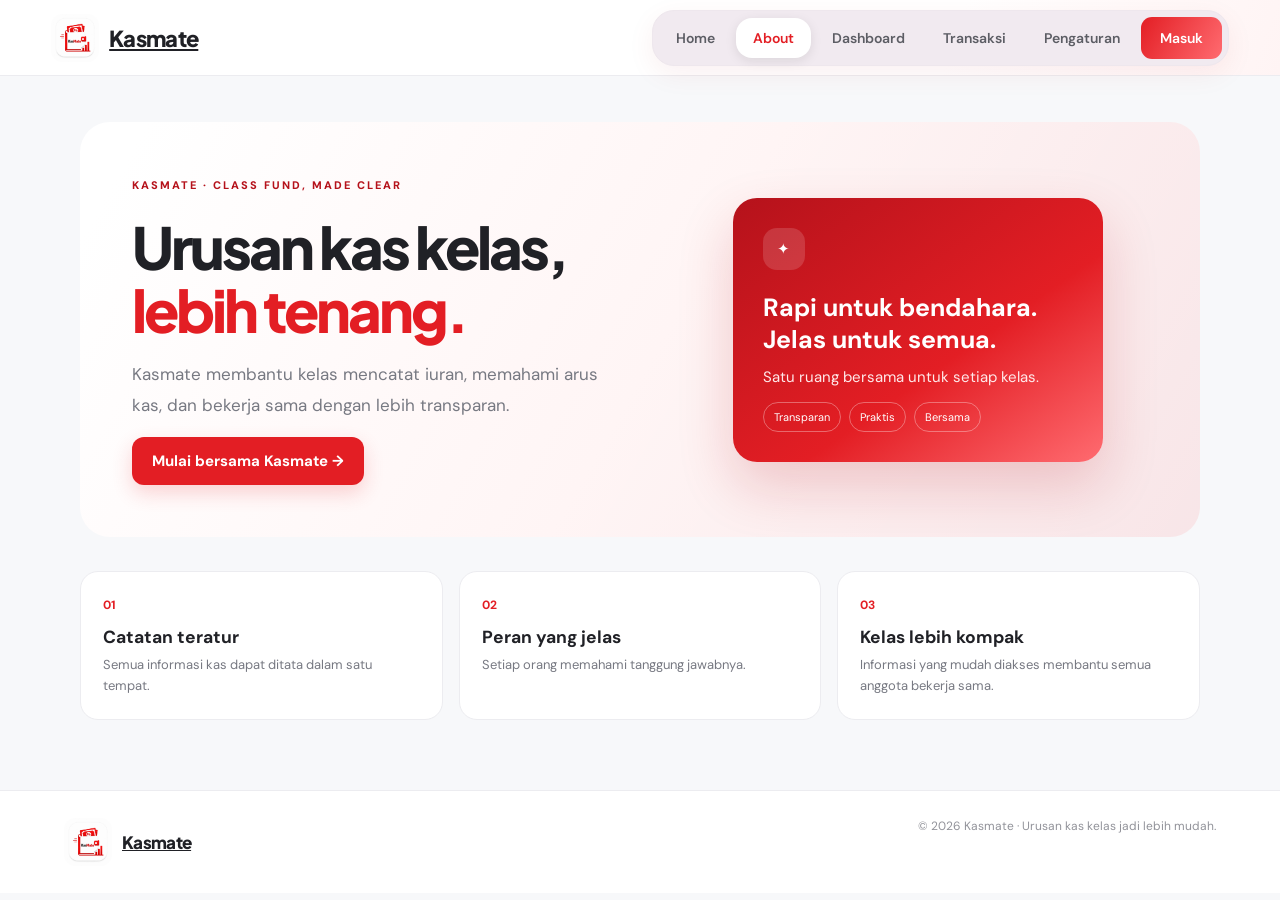
==== about.html @ e4205a3d "steven josjis" ====
<!doctype html>
<html lang="id">
<head>
<meta charset="utf-8">
<meta name="viewport" content="width=device-width,initial-scale=1">
<meta name="theme-color" content="#E31E24">
<title>Kasmate — Kas kelas, lebih tertata</title>
<link rel="stylesheet" href="./css/style.css">
</head>
<body>
<div class="shell">
<header class="topbar">
            <a class="brand" href="index.html">
<img class="brand-image" src="./assets/kasmate-logo.png"
                    alt="Logo Kasmate">Kasmate</a>
<button class="mobile-menu"
                onclick="document.querySelector('.nav').classList.toggle('open')">☰</button>
            <nav class="nav" id="nav">
<a data-page="home"  href="index.html">Home</a>
<a
                    data-page="about" href="about.html">About</a>
<a data-page="dashboard"
                    href="dashboard.html">Dashboard</a>
<a data-page="transactions" href="transactions.html">Transaksi</a>
<a data-page="settings"
                    href="settings.html">Settings</a>
<button class="nav-cta" id="accountBtn"
                    onclick="accountAction()">Masuk</button>
</nav>
        </header>
<main>
<section class="page active" id="about">
                <div class="about-hero">
                    <div class="about-copy">
<span class="about-kicker">KASMATE · CLASS FUND, MADE CLEAR</span>
                        <h1>Urusan kas kelas,<br>
<em>lebih tenang.</em>
</h1>
                        <p>Kasmate membantu kelas mencatat iuran, memahami arus kas, dan bekerja sama dengan lebih
                            transparan.</p>
<button class="primary" onclick="go('register')">Mulai bersama Kasmate
                            <span>→</span>
</button>
                    </div>
                    <div class="about-visual">
                        <div class="about-orbit">
</div>
                        <div class="about-feature">
<span class="about-feature-icon">✦</span>
                            <h2>Rapi untuk bendahara.<br>Jelas untuk semua.</h2>
                            <p>Satu ruang bersama untuk setiap kelas.</p>
                            <div class="about-tags">
<span>Transparan</span>
<span>Praktis</span>
<span>Bersama</span>
                            </div>
                        </div>
                    </div>
                </div>
                <div class="about-values">
                    <article>
<b>01</b>
                        <h3>Catatan teratur</h3>
                        <p>Semua informasi kas dapat ditata dalam satu tempat.</p>
                    </article>
                    <article>
<b>02</b>
                        <h3>Peran yang jelas</h3>
                        <p>Setiap orang memahami tanggung jawabnya.</p>
                    </article>
                    <article>
<b>03</b>
                        <h3>Kelas lebih kompak</h3>
                        <p>Informasi yang mudah diakses membantu semua anggota bekerja sama.</p>
                    </article>
                </div>
            </section>
</main>
<footer class="footer">
            <a class="brand" href="index.html">
<img class="brand-image" src="./assets/kasmate-logo.png"
                    alt="Logo Kasmate">Kasmate</a>
<span>© 2026 Kasmate · Urusan kas kelas jadi lebih mudah.</span>
        </footer>
</div>
<div class="modal-back" id="modalBack" onclick="if(event.target===this)closeModal()">
<div class="modal">
<h2>Daftarkan kelas</h2>
<p>Buat ruang baru untuk mengelola kas kelas.</p>
<div class="field">
<label>Nama kelas</label>
<input id="newClassName" placeholder="Contoh: XI PPLG 2">
</div>
<div class="field">
<label>Nama sekolah</label>
<input id="newSchool" placeholder="Contoh: SMK Telkom Bandung">
</div>
<div class="field">
<label>Tahun ajaran</label>
<select id="newYear">
<option>2026/2027</option>
<option>2025/2026</option>
</select>
</div>
<div class="modal-actions">
<button class="secondary" onclick="closeModal()">Batal</button>
<button class="primary" onclick="addClass()">Buat kelas</button>
</div>
</div>
</div>
<div class="toast" id="toast">
</div>
<script src="./js/app.js">
</script>
</body>
</html>
---- css/style.css ----
@import url('https://fonts.googleapis.com/css2?family=DM+Sans:wght@400;500;600;700;800&family=Plus+Jakarta+Sans:wght@500;600;700;800&display=swap');

    :root {
        --red: #E31E24;
        --red-dark: #B5121B;
        --ink: #202126;
        --muted: #777982;
        --line: #ececf0;
        --soft: #FFF0F1;
        --bg: #F7F8FA;
        --green: #168A62;
        --shadow: 0 20px 60px #20212612;
    }

    * {
        box-sizing: border-box;
    }

    body {
        margin: 0;
        background: var(--bg);
        color: var(--ink);
        font: 15px 'DM Sans', sans-serif;
    }

    button,
    input,
    select {
        font: inherit;
    }

    button {
        cursor: pointer;
    }

    .shell {
        min-height: 100vh;
    }

    .topbar {
        height: 76px;
        padding: 0 max(5vw, 24px);
        display: flex;
        align-items: center;
        justify-content: space-between;
        background: #fff;
        border-bottom: 1px solid var(--line);
        position: sticky;
        top: 0;
        z-index: 5;
    }

    .brand {
        display: flex;
        align-items: center;
        gap: 10px;
        font: 800 22px 'Plus Jakarta Sans';
        letter-spacing: -.7px;
        color: var(--ink);
        cursor: pointer;
    }

    .brandmark {
        width: 35px;
        height: 35px;
        background: var(--red);
        border-radius: 12px;
        display: grid;
        place-items: center;
        color: white;
        font-weight: 800;
        font-size: 18px;
    }

    .nav {
        display: flex;
        align-items: center;
        gap: 30px;
    }

    .nav button,
    .nav a {
        background: none;
        border: 0;
        color: #5c5d64;
        text-decoration: none;
        font-size: 14px;
        font-weight: 600;
    }

    .nav button:hover,
    .nav button.active,
    .nav a:hover,
    .nav a.active {
        color: var(--red);
    }

    .nav .nav-cta {
        background: var(--red);
        color: white;
        padding: 12px 19px;
        border-radius: 11px;
    }

    .nav-cta:hover,
    .primary:hover {
        background: var(--red-dark) !important;
    }

    .mobile-menu {
        display: none;
        background: #fff;
        border: 0;
        font-size: 22px;
    }

    .page {
        display: none;
    }

    .page.active {
        display: block;
        animation: pageEnter .32s cubic-bezier(.2, .75, .25, 1) both;
    }

    @keyframes pageEnter {
        from {
            opacity: 0;
            transform: translateY(9px);
        }

        to {
            opacity: 1;
            transform: translateY(0);
        }
    }

    @media(prefers-reduced-motion:reduce) {
        .page.active {
            animation: none;
        }
    }

    .hero {
        max-width: 1160px;
        margin: 0 auto;
        padding: 84px 24px 78px;
        display: grid;
        grid-template-columns: 1fr .92fr;
        gap: 65px;
        align-items: center;
        min-height: 570px;
    }

    .eyebrow {
        display: inline-flex;
        align-items: center;
        gap: 8px;
        background: #fff0f0;
        color: var(--red);
        padding: 9px 13px;
        border-radius: 30px;
        font-size: 12px;
        font-weight: 700;
        letter-spacing: .2px;
    }

    .eyebrow i {
        width: 7px;
        height: 7px;
        background: var(--red);
        border-radius: 100%;
    }

    h1,
    h2,
    h3,
    p {
        margin-top: 0;
    }

    h1 {
        font: 800 clamp(40px, 5vw, 64px)/1.08 'Plus Jakarta Sans';
        letter-spacing: -3px;
        margin: 22px 0 18px;
    }

    h1 em {
        font-style: normal;
        color: var(--red);
    }

    .lead {
        color: var(--muted);
        font-size: 17px;
        line-height: 1.75;
        max-width: 490px;
    }

    .actions {
        display: flex;
        gap: 12px;
        margin: 29px 0 32px;
        flex-wrap: wrap;
    }

    .primary,
    .secondary {
        border: 0;
        border-radius: 12px;
        padding: 14px 20px;
        font-weight: 700;
    }

    .primary {
        color: #fff;
        background: var(--red);
        box-shadow: 0 8px 20px #E31E2430;
    }

    .secondary {
        color: var(--ink);
        background: #fff;
        border: 1px solid var(--line);
    }

    .trust {
        color: #8a8b92;
        font-size: 12px;
        display: flex;
        align-items: center;
        gap: 9px;
    }

    .avatars {
        display: flex;
    }

    .avatars span {
        width: 25px;
        height: 25px;
        border-radius: 50%;
        background: #ffe1d0;
        border: 2px solid white;
        margin-left: -5px;
        display: grid;
        place-items: center;
        font-size: 10px;
    }

    .avatars span:first-child {
        margin-left: 0;
        background: #d9e9ff;
    }

    .hero-art {
        height: 395px;
        border-radius: 28px;
        background: #fff0f0;
        position: relative;
        overflow: hidden;
        display: grid;
        place-items: center;
    }

    .blob {
        position: absolute;
        width: 250px;
        height: 250px;
        background: #ffd5d6;
        border-radius: 45% 55% 48% 52%;
        transform: rotate(25deg);
        top: 64px;
        right: 32px;
    }

    .dash-card {
        position: relative;
        background: white;
        border: 1px solid #f0eaeb;
        border-radius: 20px;
        padding: 23px;
        width: 300px;
        box-shadow: 0 22px 55px #a51d2417;
        transform: rotate(-3deg);
    }

    .dash-head {
        display: flex;
        justify-content: space-between;
        align-items: center;
        margin-bottom: 21px;
        font-weight: 700;
        font-size: 13px;
    }

    .badge {
        background: #e8f8f1;
        color: #15966a;
        padding: 5px 9px;
        border-radius: 20px;
        font-size: 10px;
    }

    .balance {
        font: 800 28px 'Plus Jakarta Sans';
        letter-spacing: -1px;
    }

    .sub {
        font-size: 11px;
        color: #92939a;
        margin-top: 5px;
    }

    .chart {
        height: 85px;
        display: flex;
        align-items: end;
        gap: 10px;
        margin-top: 23px;
    }

    .chart i {
        flex: 1;
        background: #ffc5c7;
        border-radius: 5px 5px 1px 1px;
    }

    .chart i:nth-child(3n) {
        background: var(--red);
    }

    .chart i:nth-child(1) {
        height: 38%;
    }

    .chart i:nth-child(2) {
        height: 58%;
    }

    .chart i:nth-child(3) {
        height: 43%;
    }

    .chart i:nth-child(4) {
        height: 76%;
    }

    .chart i:nth-child(5) {
        height: 60%;
    }

    .chart i:nth-child(6) {
        height: 92%;
    }

    .chart i:nth-child(7) {
        height: 70%;
    }

    .chart i:nth-child(8) {
        height: 100%;
    }

    .mini-card {
        position: absolute;
        bottom: 47px;
        left: 30px;
        background: white;
        border-radius: 14px;
        padding: 14px 17px;
        box-shadow: var(--shadow);
        font-size: 12px;
        display: flex;
        gap: 12px;
        align-items: center;
    }

    .mini-icon {
        width: 36px;
        height: 36px;
        border-radius: 11px;
        background: #fff0f0;
        display: grid;
        place-items: center;
        color: var(--red);
        font-size: 17px;
    }

    .section {
        max-width: 1120px;
        margin: 0 auto;
        padding: 40px 24px 85px;
    }

    .section-title {
        text-align: center;
        max-width: 580px;
        margin: 0 auto 38px;
    }

    .section-title h2 {
        font: 800 34px 'Plus Jakarta Sans';
        letter-spacing: -1px;
        margin-bottom: 11px;
    }

    .section-title p {
        color: var(--muted);
        line-height: 1.7;
    }

    .features {
        display: grid;
        grid-template-columns: repeat(3, 1fr);
        gap: 18px;
    }

    .feature {
        padding: 23px;
        background: #fff;
        border: 1px solid var(--line);
        border-radius: 18px;
    }

    .icon {
        width: 43px;
        height: 43px;
        border-radius: 13px;
        background: var(--soft);
        color: var(--red);
        display: grid;
        place-items: center;
        font-size: 19px;
        margin-bottom: 17px;
    }

    .feature h3 {
        font: 700 16px 'Plus Jakarta Sans';
        margin-bottom: 8px;
    }

    .feature p {
        color: var(--muted);
        font-size: 13px;
        line-height: 1.65;
        margin: 0;
    }

    .footer {
        border-top: 1px solid var(--line);
        padding: 27px max(5vw, 24px);
        display: flex;
        justify-content: space-between;
        color: #92939a;
        font-size: 12px;
        background: #fff;
    }

    .footer .brand {
        font-size: 17px;
    }

    .footer .brandmark {
        width: 27px;
        height: 27px;
        border-radius: 9px;
        font-size: 14px;
    }

    .panel-wrap {
        max-width: 1120px;
        margin: 0 auto;
        padding: 42px 24px 80px;
    }

    .panel-head {
        display: flex;
        justify-content: space-between;
        align-items: center;
        margin-bottom: 26px;
        gap: 15px;
    }

    .panel-head h1 {
        font-size: 32px;
        letter-spacing: -1.3px;
        margin: 0 0 6px;
    }

    .panel-head p {
        margin: 0;
        color: var(--muted);
    }

    .panel {
        background: white;
        border: 1px solid var(--line);
        border-radius: 17px;
        padding: 23px;
    }

    .stats {
        display: grid;
        grid-template-columns: repeat(4, 1fr);
        gap: 15px;
        margin-bottom: 21px;
    }

    .stat {
        background: white;
        border: 1px solid var(--line);
        border-radius: 16px;
        padding: 20px;
    }

    .stat span {
        font-size: 12px;
        color: var(--muted);
    }

    .stat strong {
        display: block;
        font: 800 25px 'Plus Jakarta Sans';
        margin: 11px 0 4px;
    }

    .stat small {
        color: var(--green);
        font-size: 11px;
    }

    .grid-two {
        display: grid;
        grid-template-columns: 1.3fr .7fr;
        gap: 18px;
    }

    .panel h3 {
        font: 700 16px 'Plus Jakarta Sans';
        margin: 0 0 17px;
    }

    .row {
        display: flex;
        justify-content: space-between;
        align-items: center;
        padding: 13px 0;
        border-bottom: 1px solid #f1f1f3;
        font-size: 13px;
    }

    .row:last-child {
        border: 0;
    }

    .row small {
        display: block;
        color: var(--muted);
        margin-top: 4px;
    }

    .pill {
        font-size: 10px;
        font-weight: 700;
        border-radius: 30px;
        padding: 6px 9px;
        background: #f2f2f4;
        color: #5e6068;
    }

    .pill.green {
        background: #e6f7ef;
        color: #14845e;
    }

    .pill.red {
        background: #fff0f0;
        color: var(--red);
    }

    .toolbar {
        display: flex;
        gap: 11px;
        margin-bottom: 17px;
        flex-wrap: wrap;
    }

    .search {
        flex: 1;
        min-width: 190px;
        padding: 12px 14px;
        border: 1px solid var(--line);
        border-radius: 10px;
        outline: none;
    }

    .search:focus,
    input:focus,
    select:focus {
        border-color: #f38a8f !important;
        box-shadow: 0 0 0 3px #ed1e2814;
    }

    .table-wrap {
        overflow: auto;
    }

    table {
        width: 100%;
        border-collapse: collapse;
        min-width: 570px;
    }

    th {
        text-align: left;
        color: #8b8c93;
        font-weight: 600;
        font-size: 11px;
        padding: 12px;
        border-bottom: 1px solid var(--line);
    }

    td {
        padding: 14px 12px;
        border-bottom: 1px solid #f1f1f3;
        font-size: 13px;
    }

    td small {
        display: block;
        color: var(--muted);
        margin-top: 3px;
    }

    .class-grid {
        display: grid;
        grid-template-columns: repeat(3, 1fr);
        gap: 17px;
    }

    .dashboard-class-grid {
        grid-template-columns: minmax(0, 340px);
        margin: 22px 0 24px;
    }

    .class-card {
        background: white;
        border: 1px solid var(--line);
        border-radius: 17px;
        padding: 21px;
        transition: .2s;
    }

    .class-card:hover {
        border-color: #f0a4a8;
        transform: translateY(-2px);
    }

    .class-card .top {
        display: flex;
        justify-content: space-between;
        align-items: center;
    }

    .class-card h3 {
        font: 700 17px 'Plus Jakarta Sans';
        margin: 17px 0 5px;
    }

    .class-card p {
        font-size: 12px;
        color: var(--muted);
        margin-bottom: 20px;
    }

    .class-foot {
        display: flex;
        justify-content: space-between;
        align-items: center;
        font-size: 12px;
        border-top: 1px solid var(--line);
        padding-top: 14px;
    }

    .text-btn {
        background: none;
        border: 0;
        color: var(--red);
        font-weight: 700;
    }

    .auth-shell {
        min-height: calc(100vh - 76px);
        display: grid;
        grid-template-columns: 1fr 1fr;
        background: #fff;
    }

    .auth-aside {
        padding: 70px 10%;
        background: var(--red);
        color: white;
        display: flex;
        flex-direction: column;
        justify-content: center;
        position: relative;
        overflow: hidden;
    }

    .auth-aside:after {
        content: '';
        position: absolute;
        width: 350px;
        height: 350px;
        border: 1px solid #ffffff35;
        border-radius: 50%;
        right: -100px;
        bottom: -160px;
        box-shadow: 0 0 0 35px #ffffff0c, 0 0 0 70px #ffffff0c;
    }

    .auth-aside h2 {
        font: 800 39px 'Plus Jakarta Sans';
        letter-spacing: -1.6px;
        max-width: 420px;
        margin: 20px 0;
    }

    .auth-aside p {
        line-height: 1.75;
        color: #ffe3e4;
        max-width: 400px;
    }

    .auth-content {
        display: grid;
        place-items: center;
        padding: 40px 24px;
    }

    .auth-form {
        width: min(410px, 100%);
    }

    .auth-form h1 {
        font-size: 30px;
        letter-spacing: -1px;
        margin: 0 0 8px;
    }

    .auth-form>p {
        color: var(--muted);
        margin-bottom: 25px;
    }

    .field {
        margin: 15px 0;
    }

    #profileForm [type="submit"] { margin-bottom: 8px; }
    #passwordForm { margin-top: 30px; padding-top: 24px; border-top: 1px solid var(--line); }
    #passwordForm h3 { margin: 0 0 18px; }

    .field label {
        display: block;
        font-size: 12px;
        font-weight: 700;
        margin-bottom: 7px;
    }

    .password-input-wrap { position: relative; }
    .password-input-wrap input { padding-right: 48px; }
    .password-toggle { position: absolute; right: 8px; top: 50%; transform: translateY(-50%); width: 34px; height: 34px; display: grid; place-items: center; border: 0; border-radius: 8px; color: var(--muted); background: transparent; cursor: pointer; transition: color .18s ease, background .18s ease; }
    .password-toggle:hover { color: var(--red); background: #ed1e2812; }
    .password-toggle:focus-visible { outline: 2px solid var(--red); outline-offset: 2px; }
    .password-toggle svg { width: 19px; height: 19px; fill: none; stroke: currentColor; stroke-width: 1.8; stroke-linecap: round; stroke-linejoin: round; }

    .field input,
    .field select {
        width: 100%;
        padding: 12px 13px;
        border: 1px solid var(--line);
        border-radius: 10px;
        outline: none;
        background: white;
    }

    .auth-form .primary {
        width: 100%;
        margin-top: 10px;
    }

    .switch {
        font-size: 12px;
        color: var(--muted);
        text-align: center;
        margin-top: 17px;
    }

    .switch button {
        color: var(--red);
        border: 0;
        background: none;
        font-weight: 700;
    }

    .role-picks {
        display: grid;
        grid-template-columns: repeat(3, 1fr);
        gap: 8px;
    }

    .role-picks button {
        border: 1px solid var(--line);
        border-radius: 10px;
        padding: 11px 5px;
        background: #fff;
        font-size: 11px;
        font-weight: 700;
        color: #62636b;
    }

    .role-picks button.selected {
        border-color: var(--red);
        background: #fff5f5;
        color: var(--red);
    }

    .notice {
        padding: 12px 14px;
        background: #e9f8f0;
        color: #187c59;
        border-radius: 10px;
        margin: 12px 0;
        font-size: 12px;
        display: none;
    }

    .toast {
        position: fixed;
        right: 22px;
        bottom: 22px;
        padding: 14px 18px;
        background: #25262b;
        color: white;
        border-radius: 12px;
        box-shadow: var(--shadow);
        z-index: 10;
        display: none;
        font-size: 13px;
    }

    .empty {
        padding: 34px;
        text-align: center;
        color: var(--muted);
    }

    #classGrid>.empty {
        grid-column: 1/-1;
        min-height: 170px;
        display: grid;
        place-items: center;
        padding: 34px;
        text-align: center;
    }

    .modal-back {
        position: fixed;
        inset: 0;
        background: #1a1a1e66;
        z-index: 8;
        display: none;
        place-items: center;
        padding: 20px;
    }

    .modal {
        background: white;
        border-radius: 18px;
        padding: 25px;
        width: min(420px, 100%);
        box-shadow: var(--shadow);
    }

    .modal h2 {
        font: 800 22px 'Plus Jakarta Sans';
        margin: 0 0 8px;
    }

    .modal p {
        font-size: 13px;
        color: var(--muted);
        margin-bottom: 18px;
    }

    .modal-actions {
        display: flex;
        justify-content: flex-end;
        gap: 8px;
        margin-top: 18px;
    }

    .about-grid {
        display: grid;
        grid-template-columns: 1fr 1fr;
        gap: 35px;
        align-items: center;
    }

    .about-card {
        background: var(--red);
        color: white;
        padding: 32px;
        border-radius: 20px;
    }

    .about-card h2 {
        font: 800 28px 'Plus Jakarta Sans';
        letter-spacing: -1px;
    }

    .about-card p {
        line-height: 1.8;
        color: #ffe3e4;
    }

    .about-copy p {
        color: var(--muted);
        line-height: 1.85;
    }

    .about-copy h2 {
        font: 800 32px 'Plus Jakarta Sans';
        letter-spacing: -1px;
    }

    @media(max-width:850px) {
        .hero {
            gap: 30px;
            padding-top: 55px;
        }

        .hero-art {
            height: 350px;
        }

        .features {
            grid-template-columns: repeat(2, 1fr);
        }

        .stats {
            grid-template-columns: repeat(2, 1fr);
        }

        .class-grid {
            grid-template-columns: repeat(2, 1fr);
        }

        .dashboard-class-grid {
            grid-template-columns: minmax(0, 340px);
        }

        .nav {
            gap: 17px;
        }

        .auth-aside {
            padding: 45px 9%;
        }

        .grid-two {
            grid-template-columns: 1fr;
        }
    }

    @media(max-width:620px) {
        .topbar {
            height: 66px;
            padding: 0 18px;
        }

        .mobile-menu {
            display: block;
        }

        .nav {
            display: none;
            position: absolute;
            top: 65px;
            left: 0;
            right: 0;
            background: #fff;
            border-bottom: 1px solid var(--line);
            padding: 15px 20px 20px;
            align-items: stretch;
            gap: 8px;
            flex-direction: column;
        }

        .nav.open {
            display: flex;
        }

        .nav button,
        .nav a {
            text-align: left;
            padding: 10px;
        }

        .nav .nav-cta {
            text-align: center;
        }

        .hero {
            grid-template-columns: 1fr;
            padding: 55px 22px 48px;
            gap: 32px;
        }

        .hero-art {
            height: 320px;
        }

        .hero h1 {
            font-size: 45px;
        }

        .section {
            padding: 40px 20px 55px;
        }

        .features {
            grid-template-columns: 1fr;
        }

        .section-title h2 {
            font-size: 28px;
        }

        .footer {
            padding: 22px;
            gap: 14px;
            flex-direction: column;
        }

        .panel-wrap {
            padding: 30px 18px 55px;
        }

        .panel-head {
            align-items: flex-start;
            flex-direction: column;
        }

        .panel-head h1 {
            font-size: 28px;
        }

        .stats {
            gap: 9px;
        }

        .stat {
            padding: 15px;
        }

        .stat strong {
            font-size: 21px;
        }

        .class-grid {
            grid-template-columns: 1fr;
        }

        .dashboard-class-grid {
            grid-template-columns: 1fr;
        }

        .auth-shell {
            grid-template-columns: 1fr;
        }

        .auth-aside {
            display: none;
        }

        .auth-content {
            padding: 42px 22px;
        }

        .about-grid {
            grid-template-columns: 1fr;
        }

        .role-picks {
            grid-template-columns: repeat(3, 1fr);
        }
    }

body.dark {
        --ink: #F4F4F5;
        --muted: #B3B3BA;
        --line: #303138;
        --soft: #2a2022;
        --bg: #111216;
        --shadow: 0 20px 60px #0005;
    }

    body.dark .topbar,
    body.dark .panel,
    body.dark .stat,
    body.dark .feature,
    body.dark .class-card,
    body.dark .footer,
    body.dark .dash-card,
    body.dark .mini-card,
    body.dark .secondary,
    body.dark .field input,
    body.dark .field select,
    body.dark .search,
    body.dark .nav {
        background: #191A20;
        color: var(--ink);
    }

    body.dark .nav button,
    body.dark .nav a {
        color: #d1d1d7;
    }

    body.dark .nav button.active,
    body.dark .nav a.active {
        color: var(--red);
    }

    body.dark .pill {
        background: #34353c;
        color: #ddd;
    }

    body.dark .pill.green {
        background: #183b30;
        color: #7de0b7;
    }

    body.dark td,
    body.dark th {
        border-color: var(--line);
    }

    body.dark .auth-content {
        background: #111216;
    }

    body.dark .role-picks button {
        background: #222329;
        color: #ddd;
        border-color: var(--line);
    }

    body.dark .role-picks button.selected {
        color: var(--red);
        border-color: var(--red);
        background: #351f22;
    }

    body.dark .modal {
        background: #222329;
        color: var(--ink);
    }

    body.dark .hero-art {
        background: #351f22;
    }

    body.dark .dash-card {
        border-color: var(--line);
    }

    .brand-image {
        width: 48px;
        height: 48px;
        object-fit: contain;
        border-radius: 12px;
        background: #fff;
        flex: none;
    }

    .eyebrow {
        display: none !important;
    }

    .theme-choices {
        display: grid;
        grid-template-columns: 1fr 1fr;
        gap: 12px;
    }

    .theme-toggle-row { display:flex; align-items:center; justify-content:space-between; gap:18px; margin:18px 0 24px; padding:18px 20px; border:1px solid var(--line); border-radius:16px; background:var(--surface); }
    .theme-toggle-copy { display:grid; gap:5px; }
    .theme-toggle-copy strong { font-size:15px; }
    .theme-toggle-copy small { color:var(--muted); font-size:12px; }
    .theme-toggle-copy span { color:var(--red); font-size:13px; font-weight:700; }
    .theme-switch { position:relative; flex:0 0 auto; width:76px; height:42px; padding:4px; border:0; border-radius:999px; background:#d7d8de; cursor:pointer; transition:background .22s ease, box-shadow .22s ease; }
    .theme-switch:hover { box-shadow:0 0 0 4px #ed1e2818; }
    .theme-switch:focus-visible { outline:3px solid var(--red); outline-offset:3px; }
    .theme-switch-thumb { display:grid; place-items:center; width:34px; height:34px; border-radius:50%; background:#fff; box-shadow:0 2px 8px #1112; transform:translateX(0); transition:transform .24s cubic-bezier(.2,.8,.2,1), background .22s ease; }
    .theme-switch-thumb::after { content:'☀'; color:#ed1e28; font-size:17px; line-height:1; }
    .theme-switch[aria-checked="true"] { background:#b5121b; }
    .theme-switch[aria-checked="true"] .theme-switch-thumb { transform:translateX(34px); background:#fff; }
    .theme-switch[aria-checked="true"] .theme-switch-thumb::after { content:'☾'; }
    body.dark .theme-toggle-row { background:var(--surface); }
    @media(max-width:560px) { .theme-toggle-row { padding:15px; } }
    .theme-option {
        border: 1px solid var(--line);
        border-radius: 15px;
        background: #fff;
        padding: 15px;
        text-align: left;
        color: var(--ink);
        transition: .18s;
    }

    .theme-option:hover {
        transform: translateY(-2px);
        border-color: #f3a2a6;
    }

    .theme-option.selected {
        border: 2px solid var(--red);
        padding: 14px;
        background: linear-gradient(145deg, #fff5f5, #fff);
        box-shadow: 0 8px 22px #E31E2418;
    }

    .theme-option .theme-preview {
        height: 70px;
        border-radius: 10px;
        margin-bottom: 11px;
        display: flex;
        align-items: center;
        gap: 7px;
        padding: 10px;
    }

    .theme-option .theme-preview i {
        display: block;
        height: 40px;
        border-radius: 6px;
        flex: 1;
    }

    .theme-option .theme-preview i:first-child {
        flex: 2;
    }

    .theme-option.light .theme-preview {
        background: #f4f4f6;
    }

    .theme-option.light .theme-preview i {
        background: white;
        border: 1px solid #e8e8ec;
    }

    .theme-option.light .theme-preview i:first-child {
        background: #ED1E28;
        border: 0;
    }

    .theme-option.dark .theme-preview {
        background: #24252b;
    }

    .theme-option.dark .theme-preview i {
        background: #383941;
    }

    .theme-option.dark .theme-preview i:first-child {
        background: #ED1E28;
    }

    .theme-option strong {
        font-size: 13px;
    }

    .theme-option small {
        display: block;
        color: var(--muted);
        font-size: 11px;
        margin-top: 4px;
    }

    .theme-option .theme-check {
        float: right;
        color: var(--red);
        visibility: hidden;
    }

    .theme-option.selected .theme-check {
        visibility: visible;
    }

    body.dark .theme-option {
        background: #222329;
        color: var(--ink);
    }

    body.dark .theme-option.selected {
        background: linear-gradient(145deg, #382326, #222329);
    }

    body.dark .theme-option .theme-preview {
        border: 1px solid var(--line);
    }

    .profile-locked {
        padding: 14px;
        background: var(--soft);
        border-radius: 12px;
        font-size: 13px;
        color: var(--muted);
        margin-bottom: 12px;
    }

    .profile-locked button {
        border: 0;
        background: none;
        color: var(--red);
        font-weight: 700;
        padding: 0;
    }

.topbar {
        background: linear-gradient(110deg, #fff 0%, #fff 74%, #fff4f4 100%);
        padding: 0 clamp(18px, 4vw, 56px);
    }

    .nav {
        gap: 4px;
        padding: 6px;
        background: #F1EAF0;
        border: 1px solid #eee7ed;
        border-radius: 22px;
        box-shadow: 0 8px 28px #B5121B10;
    }

    .nav button,
    .nav a {
        display: inline-flex;
        align-items: center;
        padding: 11px 17px;
        border-radius: 16px;
        transition: color .2s, background .25s, transform .2s, box-shadow .25s;
    }

    .nav button.active,
    .nav a.active {
        background: #fff;
        color: var(--red);
        box-shadow: 0 3px 12px #11121618;
    }

    .nav button:hover,
    .nav a:hover {
        transform: translateY(-1px);
    }

    .nav .nav-cta {
        background: linear-gradient(120deg, var(--red), #FF6B70);
        color: #fff;
    }

    .primary,
    .secondary,
    .text-btn {
        transition: transform .2s, box-shadow .25s, background .2s;
    }

    .primary:hover,
    .secondary:hover,
    .text-btn:hover {
        transform: translateY(-2px);
        box-shadow: 0 10px 25px #B5121B20;
    }

    .about-hero {
        max-width: 1120px;
        margin: 46px auto 34px;
        padding: 52px;
        display: grid;
        grid-template-columns: 1fr .9fr;
        gap: 44px;
        align-items: center;
        border-radius: 30px;
        background: linear-gradient(120deg, #fff 5%, #fff5f5 52%, #FF6B7022 100%);
        overflow: hidden;
    }

    .about-kicker {
        font-size: 11px;
        letter-spacing: 2px;
        font-weight: 800;
        color: #B5121B;
    }

    .about-copy h1 {
        font-size: clamp(40px, 5vw, 58px);
        line-height: 1.08;
    }

    .about-copy h1 em {
        color: var(--red);
        font-style: normal;
    }

    .about-copy>p {
        max-width: 490px;
        color: var(--muted);
        line-height: 1.8;
        font-size: 17px;
    }

    .about-visual {
        min-height: 310px;
        display: grid;
        place-items: center;
        position: relative;
    }

    .about-orbit {
        position: absolute;
        width: 260px;
        height: 260px;
        border-radius: 50%;
        background: linear-gradient(135deg, #E31E24, #FF6B70);
        filter: blur(1px);
        opacity: .18;
    }

    .about-feature {
        position: relative;
        background: linear-gradient(145deg, #B5121B, #E31E24 60%, #FF6B70);
        color: #fff;
        border-radius: 24px;
        padding: 30px;
        width: min(370px, 100%);
        box-shadow: 0 24px 55px #B5121B30;
    }

    .about-feature-icon {
        width: 42px;
        height: 42px;
        display: grid;
        place-items: center;
        border-radius: 14px;
        background: #ffffff25;
    }

    .about-feature h2 {
        font-size: 25px;
        line-height: 1.3;
        margin: 22px 0 10px;
    }

    .about-feature p {
        color: #ffe9ea;
    }

    .about-tags {
        display: flex;
        gap: 8px;
        flex-wrap: wrap;
    }

    .about-tags span {
        border: 1px solid #ffffff55;
        border-radius: 30px;
        padding: 7px 10px;
        font-size: 11px;
    }

    .about-values {
        max-width: 1120px;
        margin: 0 auto 70px;
        display: grid;
        grid-template-columns: repeat(3, 1fr);
        gap: 16px;
    }

    .class-create-hint {
        margin-top: 18px;
        text-align: center;
        color: var(--muted);
        font-size: 14px;
    }

    .about-values article {
        padding: 22px;
        background: #fff;
        border: 1px solid var(--line);
        border-radius: 18px;
    }

    .about-values b {
        color: var(--red);
        font-size: 12px;
    }

    .about-values h3 {
        margin: 12px 0 7px;
    }

    .about-values p {
        margin: 0;
        color: var(--muted);
        line-height: 1.6;
        font-size: 13px;
    }

    .dashboard-intro {
        padding: 26px 30px;
        border-radius: 22px;
        background: linear-gradient(110deg, #B5121B, #E31E24 64%, #FF6B70);
        color: white;
        display: flex;
        justify-content: space-between;
        align-items: center;
        margin-bottom: 20px;
        overflow: hidden;
    }

    .dashboard-intro h2 {
        margin: 8px 0;
        font-size: 26px;
    }

    .dashboard-intro p {
        margin: 0;
        color: #ffe9ea;
    }

    .dash-mark {
        font-size: 20px;
    }

    .dash-decoration {
        font-size: 110px;
        font-weight: 800;
        opacity: .18;
    }

    .api-stats { grid-template-columns:repeat(2,minmax(0,1fr)); align-items:stretch; }
    .history-grid { display:grid; grid-template-columns:repeat(2,minmax(0,1fr)); gap:18px; margin:0 0 22px; }
    .history-card { min-width:0; }
    .history-card h2 { margin:0 0 5px; font:700 18px 'Plus Jakarta Sans'; }
    .history-card .panel-head p { margin:0; color:var(--muted); font-size:12px; }
    .history-list { display:grid; gap:10px; }
    .history-empty { padding:20px 14px; border:1px dashed var(--line); border-radius:12px; color:var(--muted); text-align:center; font-size:13px; }
    .history-item { display:flex; justify-content:space-between; align-items:center; gap:14px; padding:13px 14px; border:1px solid var(--line); border-radius:12px; background:var(--surface); }
    .history-item-main { min-width:0; }
    .history-item-main strong { display:block; overflow:hidden; text-overflow:ellipsis; white-space:nowrap; font-size:13px; }
    .history-item-main small { display:block; margin-top:4px; color:var(--muted); font-size:11px; }
    .history-item-amount { flex:0 0 auto; font-size:13px; font-weight:700; color:var(--ink); }
    .history-item.expense .history-item-amount { color:var(--red); }
    @media(max-width:700px) { .history-grid { grid-template-columns:1fr; gap:14px; } }
    .student-registration { margin:22px 0 28px; padding:22px; border:1px solid var(--line); border-radius:16px; background:var(--surface); }
    .student-registration h3 { margin:0 0 10px; font:700 17px 'Plus Jakarta Sans'; }
    .student-form-grid { display:grid; grid-template-columns:repeat(2,minmax(0,1fr)); gap:0 18px; }
    .student-registration .field { min-width:0; }
    .role-help { margin:0 0 16px; color:var(--muted); font-size:12px; line-height:1.5; }
    @media(max-width:560px) { .student-registration { padding:16px; } .student-form-grid { grid-template-columns:1fr; } }
    .dashboard-students h2 {
        font: 700 19px 'Plus Jakarta Sans';
        margin: 0 0 6px;
    }

    .dashboard-students .panel-head p {
        margin: 0;
        color: var(--muted);
    }

    .skeleton-overlay {
        position: absolute;
        inset: 0;
        z-index: 8;
        padding: 40px 5%;
        background: var(--bg);
        display: flex;
        flex-direction: column;
        gap: 18px;
    }

    .skeleton-line,
    .skeleton-card {
        border-radius: 12px;
        background: linear-gradient(90deg, #e9e9ed 25%, #f6e8e9 45%, #e9e9ed 65%);
        background-size: 200% 100%;
        animation: shimmer 1.1s linear infinite;
    }

    .skeleton-line {
        height: 22px;
        width: 42%;
    }

    .skeleton-line.short {
        width: 26%;
        height: 14px;
    }

    .skeleton-card {
        height: 140px;
        width: 100%;
    }

    @keyframes shimmer {
        to {
            background-position: -200% 0;
        }
    }

    body.dark .topbar {
        background: linear-gradient(110deg, #191A20, #242029);
    }

    body.dark .nav {
        background: #242029;
        border-color: #333039;
    }

    body.dark .nav button.active {
        background: #303038;
        color: #FF6B70;
    }

    body.dark .about-hero {
        background: linear-gradient(120deg, #191A20, #302024);
    }

    body.dark .about-values article {
        background: #191A20;
    }

    body.dark .skeleton-line,
    body.dark .skeleton-card {
        background: linear-gradient(90deg, #24252b 25%, #343039 45%, #24252b 65%);
        background-size: 200% 100%;
    }

    @media(max-width:700px) {
        .about-hero {
            margin: 24px 16px;
            padding: 28px;
            grid-template-columns: 1fr;
        }

        .about-visual {
            min-height: 270px;
        }

        .about-values {
            margin: 0 16px 45px;
            grid-template-columns: 1fr;
        }

        .nav {
            border-radius: 16px;
        }

        .nav button {
            padding: 10px 12px;
        }

        .dashboard-intro {
            padding: 22px;
        }

        .dash-decoration {
            font-size: 76px;
        }
    }
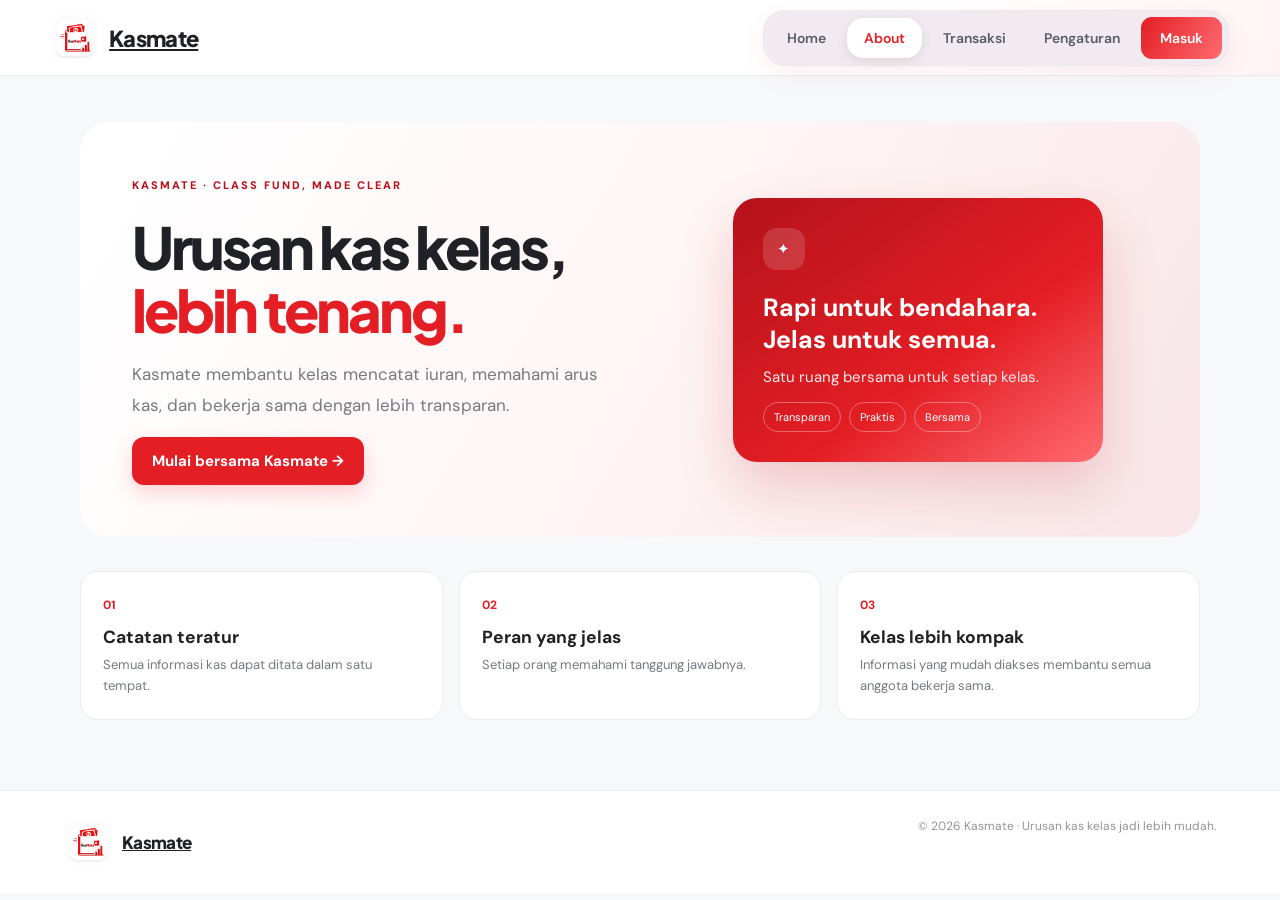
==== commit 4194e307: "backend connection and some ui improvement" ====
--- a/about.html
+++ b/about.html
@@ -1,116 +1,112 @@
 <!doctype html>
 <html lang="id">
+
 <head>
-<meta charset="utf-8">
-<meta name="viewport" content="width=device-width,initial-scale=1">
-<meta name="theme-color" content="#E31E24">
-<title>Kasmate — Kas kelas, lebih tertata</title>
-<link rel="stylesheet" href="./css/style.css">
+    <meta charset="utf-8">
+    <meta name="viewport" content="width=device-width,initial-scale=1">
+    <meta name="theme-color" content="#E31E24">
+    <title>Kasmate — Kas kelas, lebih tertata</title>
+    <link rel="stylesheet" href="./css/style.css">
 </head>
+
 <body>
-<div class="shell">
-<header class="topbar">
+    <div class="shell">
+        <header class="topbar">
             <a class="brand" href="index.html">
-<img class="brand-image" src="./assets/kasmate-logo.png"
-                    alt="Logo Kasmate">Kasmate</a>
-<button class="mobile-menu"
-                onclick="document.querySelector('.nav').classList.toggle('open')">☰</button>
+                <img class="brand-image" src="./assets/kasmate-logo.png" alt="Logo Kasmate">Kasmate</a>
+            <button class="mobile-menu" onclick="document.querySelector('.nav').classList.toggle('open')">☰</button>
             <nav class="nav" id="nav">
-<a data-page="home"  href="index.html">Home</a>
-<a
-                    data-page="about" href="about.html">About</a>
-<a data-page="dashboard"
-                    href="dashboard.html">Dashboard</a>
-<a data-page="transactions" href="transactions.html">Transaksi</a>
-<a data-page="settings"
-                    href="settings.html">Settings</a>
-<button class="nav-cta" id="accountBtn"
-                    onclick="accountAction()">Masuk</button>
-</nav>
+                <a data-page="home" href="index.html">Home</a>
+                <a data-page="about" href="about.html">About</a>
+                <a data-page="dashboard" href="dashboard.html">Dashboard</a>
+                <a data-page="transactions" href="transactions.html">Transaksi</a>
+                <a data-page="settings" href="settings.html">Settings</a>
+                <button class="nav-cta" id="accountBtn" onclick="accountAction()">Masuk</button>
+            </nav>
         </header>
-<main>
-<section class="page active" id="about">
+        <main>
+            <section class="page active" id="about">
                 <div class="about-hero">
                     <div class="about-copy">
-<span class="about-kicker">KASMATE · CLASS FUND, MADE CLEAR</span>
+                        <span class="about-kicker">KASMATE · CLASS FUND, MADE CLEAR</span>
                         <h1>Urusan kas kelas,<br>
-<em>lebih tenang.</em>
-</h1>
+                            <em>lebih tenang.</em>
+                        </h1>
                         <p>Kasmate membantu kelas mencatat iuran, memahami arus kas, dan bekerja sama dengan lebih
                             transparan.</p>
-<button class="primary" onclick="go('register')">Mulai bersama Kasmate
+                        <button class="primary" onclick="go('register')">Mulai bersama Kasmate
                             <span>→</span>
-</button>
+                        </button>
                     </div>
                     <div class="about-visual">
                         <div class="about-orbit">
-</div>
+                        </div>
                         <div class="about-feature">
-<span class="about-feature-icon">✦</span>
+                            <span class="about-feature-icon">✦</span>
                             <h2>Rapi untuk bendahara.<br>Jelas untuk semua.</h2>
                             <p>Satu ruang bersama untuk setiap kelas.</p>
                             <div class="about-tags">
-<span>Transparan</span>
-<span>Praktis</span>
-<span>Bersama</span>
+                                <span>Transparan</span>
+                                <span>Praktis</span>
+                                <span>Bersama</span>
                             </div>
                         </div>
                     </div>
                 </div>
                 <div class="about-values">
                     <article>
-<b>01</b>
+                        <b>01</b>
                         <h3>Catatan teratur</h3>
                         <p>Semua informasi kas dapat ditata dalam satu tempat.</p>
                     </article>
                     <article>
-<b>02</b>
+                        <b>02</b>
                         <h3>Peran yang jelas</h3>
                         <p>Setiap orang memahami tanggung jawabnya.</p>
                     </article>
                     <article>
-<b>03</b>
+                        <b>03</b>
                         <h3>Kelas lebih kompak</h3>
                         <p>Informasi yang mudah diakses membantu semua anggota bekerja sama.</p>
                     </article>
                 </div>
             </section>
-</main>
-<footer class="footer">
+        </main>
+        <footer class="footer">
             <a class="brand" href="index.html">
-<img class="brand-image" src="./assets/kasmate-logo.png"
-                    alt="Logo Kasmate">Kasmate</a>
-<span>© 2026 Kasmate · Urusan kas kelas jadi lebih mudah.</span>
+                <img class="brand-image" src="./assets/kasmate-logo.png" alt="Logo Kasmate">Kasmate</a>
+            <span>© 2026 Kasmate · Urusan kas kelas jadi lebih mudah.</span>
         </footer>
-</div>
-<div class="modal-back" id="modalBack" onclick="if(event.target===this)closeModal()">
-<div class="modal">
-<h2>Daftarkan kelas</h2>
-<p>Buat ruang baru untuk mengelola kas kelas.</p>
-<div class="field">
-<label>Nama kelas</label>
-<input id="newClassName" placeholder="Contoh: XI PPLG 2">
-</div>
-<div class="field">
-<label>Nama sekolah</label>
-<input id="newSchool" placeholder="Contoh: SMK Telkom Bandung">
-</div>
-<div class="field">
-<label>Tahun ajaran</label>
-<select id="newYear">
-<option>2026/2027</option>
-<option>2025/2026</option>
-</select>
-</div>
-<div class="modal-actions">
-<button class="secondary" onclick="closeModal()">Batal</button>
-<button class="primary" onclick="addClass()">Buat kelas</button>
-</div>
-</div>
-</div>
-<div class="toast" id="toast">
-</div>
-<script src="./js/app.js">
-</script>
+    </div>
+    <div class="modal-back" id="modalBack" onclick="if(event.target===this)closeModal()">
+        <div class="modal">
+            <h2>Daftarkan kelas</h2>
+            <p>Buat ruang baru untuk mengelola kas kelas.</p>
+            <div class="field">
+                <label>Nama kelas</label>
+                <input id="newClassName" placeholder="Contoh: XI PPLG 2">
+            </div>
+            <div class="field">
+                <label>Nama sekolah</label>
+                <input id="newSchool" placeholder="Contoh: SMK Telkom Bandung">
+            </div>
+            <div class="field">
+                <label>Tahun ajaran</label>
+                <select id="newYear">
+                    <option>2026/2027</option>
+                    <option>2025/2026</option>
+                </select>
+            </div>
+            <div class="modal-actions">
+                <button class="secondary" onclick="closeModal()">Batal</button>
+                <button class="primary" onclick="addClass()">Buat kelas</button>
+            </div>
+        </div>
+    </div>
+    <div class="toast" id="toast">
+    </div>
+    <script src="./js/app.js">
+    </script>
 </body>
+
 </html>
--- a/css/style.css
+++ b/css/style.css
@@ -86,6 +86,10 @@
         text-decoration: none;
         font-size: 14px;
         font-weight: 600;
+    }
+
+    .nav [hidden] {
+        display: none !important;
     }
 
     .nav button:hover,
@@ -641,16 +645,23 @@
     }
 
     .dashboard-class-grid {
-        grid-template-columns: minmax(0, 340px);
+        grid-template-columns: minmax(0, 300px);
         margin: 22px 0 24px;
+    }
+
+    .dashboard-class-grid.class-picker {
+        grid-template-columns: repeat(auto-fit, minmax(150px, 220px));
+        margin: 12px 0 20px;
     }
 
     .class-card {
         background: white;
         border: 1px solid var(--line);
-        border-radius: 17px;
-        padding: 21px;
+        border-radius: 13px;
+        padding: 17px;
+        min-height: 158px;
         transition: .2s;
+        cursor: pointer;
     }
 
     .class-card:hover {
@@ -658,6 +669,21 @@
         transform: translateY(-2px);
     }
 
+    .class-card.selected {
+        border-color: var(--red);
+        box-shadow: 0 0 0 3px #e31e2415;
+    }
+
+    .class-picker .class-card {
+        min-height: 0;
+        padding: 13px 16px;
+    }
+
+    .class-picker .class-card h3 {
+        margin: 0;
+        font-size: 14px;
+    }
+
     .class-card .top {
         display: flex;
         justify-content: space-between;
@@ -666,22 +692,44 @@
 
     .class-card h3 {
         font: 700 17px 'Plus Jakarta Sans';
-        margin: 17px 0 5px;
-    }
-
-    .class-card p {
-        font-size: 12px;
-        color: var(--muted);
-        margin-bottom: 20px;
+        margin: 0;
+    }
+
+    .class-card .class-year {
+        font-size: 11px;
+        color: var(--muted);
+        margin: 4px 0 0;
     }
 
     .class-foot {
-        display: flex;
+        display: grid;
+        grid-template-columns: 1fr auto;
         justify-content: space-between;
-        align-items: center;
-        font-size: 12px;
-        border-top: 1px solid var(--line);
-        padding-top: 14px;
+        gap: 12px;
+        margin-top: 18px;
+    }
+
+    .class-metric small {
+        display: block;
+        color: var(--muted);
+        font-size: 9px;
+        font-weight: 600;
+    }
+
+    .class-metric strong {
+        display: block;
+        margin-top: 3px;
+        color: var(--ink);
+        font-size: 13px;
+        font-weight: 600;
+    }
+
+    .class-cash {
+        text-align: right;
+    }
+
+    .class-cash strong {
+        color: var(--green);
     }
 
     .text-btn {
@@ -830,12 +878,29 @@
 
     .notice {
         padding: 12px 14px;
-        background: #e9f8f0;
-        color: #187c59;
+        border: 1px solid transparent;
         border-radius: 10px;
         margin: 12px 0;
         font-size: 12px;
         display: none;
+    }
+
+    .notice-error {
+        background: #fff0f0;
+        border-color: #ffd1d1;
+        color: #b42318;
+    }
+
+    .notice-warning {
+        background: #fff7dc;
+        border-color: #ffe6a3;
+        color: #805400;
+    }
+
+    .notice-success {
+        background: #e9f8f0;
+        border-color: #c6ecd8;
+        color: #187c59;
     }
 
     .toast {
@@ -903,6 +968,75 @@
         margin-top: 18px;
     }
 
+    .student-dialog {
+        width: min(720px, calc(100vw - 32px));
+        max-height: min(88vh, 760px);
+        overflow-y: auto;
+        padding: 24px;
+        border: 1px solid var(--line);
+        border-radius: 20px;
+        color: var(--ink);
+        background: #fff;
+        box-shadow: 0 28px 90px #0005;
+    }
+
+    .student-dialog:modal {
+        overscroll-behavior: contain;
+    }
+
+    .student-dialog::backdrop {
+        overflow: hidden;
+        overscroll-behavior: contain;
+        background: rgb(15 16 22 / 68%);
+        backdrop-filter: blur(3px);
+    }
+
+    .student-dialog-head {
+        display: flex;
+        align-items: center;
+        justify-content: space-between;
+        gap: 16px;
+        margin-bottom: 22px;
+    }
+
+    .student-dialog-head h2 {
+        margin: 0;
+        font: 700 21px 'Plus Jakarta Sans';
+    }
+
+    .student-dialog-close {
+        flex: 0 0 auto;
+        width: 38px;
+        height: 38px;
+        display: grid;
+        place-items: center;
+        border: 1px solid var(--line);
+        border-radius: 11px;
+        color: var(--muted);
+        background: transparent;
+        font-size: 24px;
+        line-height: 1;
+    }
+
+    .student-dialog-close:hover {
+        color: var(--red);
+        border-color: var(--red);
+    }
+
+    .student-dialog-close:focus-visible,
+    .student-register-trigger:focus-visible {
+        outline: 3px solid #e31e2455;
+        outline-offset: 3px;
+    }
+
+    .student-register-trigger {
+        flex: 0 0 auto;
+    }
+
+    body.dark .student-dialog {
+        background: #191A20;
+    }
+
     .about-grid {
         display: grid;
         grid-template-columns: 1fr 1fr;
@@ -1086,6 +1220,45 @@
         .auth-aside {
             display: none;
         }
+
+    .toast-error {
+        background: #fff0f0;
+        border: 1px solid #ffd1d1;
+        color: #b42318;
+    }
+
+    .toast-warning {
+        background: #fff7dc;
+        border: 1px solid #ffe6a3;
+        color: #805400;
+    }
+
+    .toast-success {
+        background: #e9f8f0;
+        border: 1px solid #c6ecd8;
+        color: #187c59;
+    }
+
+    body.dark .notice-error,
+    body.dark .toast-error {
+        background: #351c1c;
+        border-color: #693434;
+        color: #ff9999;
+    }
+
+    body.dark .notice-warning,
+    body.dark .toast-warning {
+        background: #342a16;
+        border-color: #6a5120;
+        color: #ffd76d;
+    }
+
+    body.dark .notice-success,
+    body.dark .toast-success {
+        background: #173126;
+        border-color: #285d45;
+        color: #71d6a7;
+    }
 
         .auth-content {
             padding: 42px 22px;
@@ -1533,6 +1706,58 @@
         overflow: hidden;
     }
 
+    .dashboard-intro [hidden],
+    #classGrid[hidden] {
+        display: none !important;
+    }
+
+    .dashboard-intro.has-class-details {
+        min-height: 196px;
+    }
+
+    .dashboard-class-details {
+        position: relative;
+        z-index: 1;
+        flex: 1 1 auto;
+        min-width: 0;
+    }
+
+    .dashboard-intro .dashboard-class-details h2 {
+        margin: 0;
+        font: 700 25px 'Plus Jakarta Sans';
+        letter-spacing: -.5px;
+    }
+
+    .dashboard-class-details > p {
+        margin: 7px 0 18px;
+        color: #ffe9ea;
+        font-size: 12px;
+    }
+
+    .dashboard-class-metrics {
+        display: flex;
+        align-items: flex-end;
+        justify-content: space-between;
+        gap: 28px;
+        max-width: 410px;
+    }
+
+    .dashboard-class-metric small {
+        display: block;
+        color: #ffe9ea;
+        font-size: 9px;
+        font-weight: 700;
+        letter-spacing: .04em;
+    }
+
+    .dashboard-class-metric strong {
+        display: block;
+        margin-top: 4px;
+        color: #fff;
+        font-size: 14px;
+        font-weight: 700;
+    }
+
     .dashboard-intro h2 {
         margin: 8px 0;
         font-size: 26px;
@@ -1541,6 +1766,12 @@
     .dashboard-intro p {
         margin: 0;
         color: #ffe9ea;
+    }
+
+    .dashboard-intro > .secondary {
+        position: relative;
+        z-index: 1;
+        flex: 0 0 auto;
     }
 
     .dash-mark {
@@ -1554,6 +1785,8 @@
     }
 
     .api-stats { grid-template-columns:repeat(2,minmax(0,1fr)); align-items:stretch; }
+    .api-stats #apiConnection:not([hidden]) { display:block; margin-top:6px; color:#b42318; }
+    body.dark .api-stats #apiConnection:not([hidden]) { color:#ff9999; }
     .history-grid { display:grid; grid-template-columns:repeat(2,minmax(0,1fr)); gap:18px; margin:0 0 22px; }
     .history-card { min-width:0; }
     .history-card h2 { margin:0 0 5px; font:700 18px 'Plus Jakarta Sans'; }
@@ -1567,12 +1800,19 @@
     .history-item-amount { flex:0 0 auto; font-size:13px; font-weight:700; color:var(--ink); }
     .history-item.expense .history-item-amount { color:var(--red); }
     @media(max-width:700px) { .history-grid { grid-template-columns:1fr; gap:14px; } }
-    .student-registration { margin:22px 0 28px; padding:22px; border:1px solid var(--line); border-radius:16px; background:var(--surface); }
-    .student-registration h3 { margin:0 0 10px; font:700 17px 'Plus Jakarta Sans'; }
+    .student-registration { margin:0; padding:0; border:0; background:transparent; }
     .student-form-grid { display:grid; grid-template-columns:repeat(2,minmax(0,1fr)); gap:0 18px; }
     .student-registration .field { min-width:0; }
     .role-help { margin:0 0 16px; color:var(--muted); font-size:12px; line-height:1.5; }
-    @media(max-width:560px) { .student-registration { padding:16px; } .student-form-grid { grid-template-columns:1fr; } }
+    @media(max-width:560px) {
+        .student-dialog { width:calc(100vw - 24px); max-height:90vh; padding:18px; }
+        .student-dialog-head { margin-bottom:18px; }
+        .student-dialog-head h2 { font-size:19px; }
+        .student-form-grid { grid-template-columns:1fr; }
+        .dashboard-intro.has-class-details { align-items:flex-start; }
+        .dashboard-intro.has-class-details .dash-decoration { display:none; }
+        .dashboard-class-metrics { gap:22px; }
+    }
     .dashboard-students h2 {
         font: 700 19px 'Plus Jakarta Sans';
         margin: 0 0 6px;
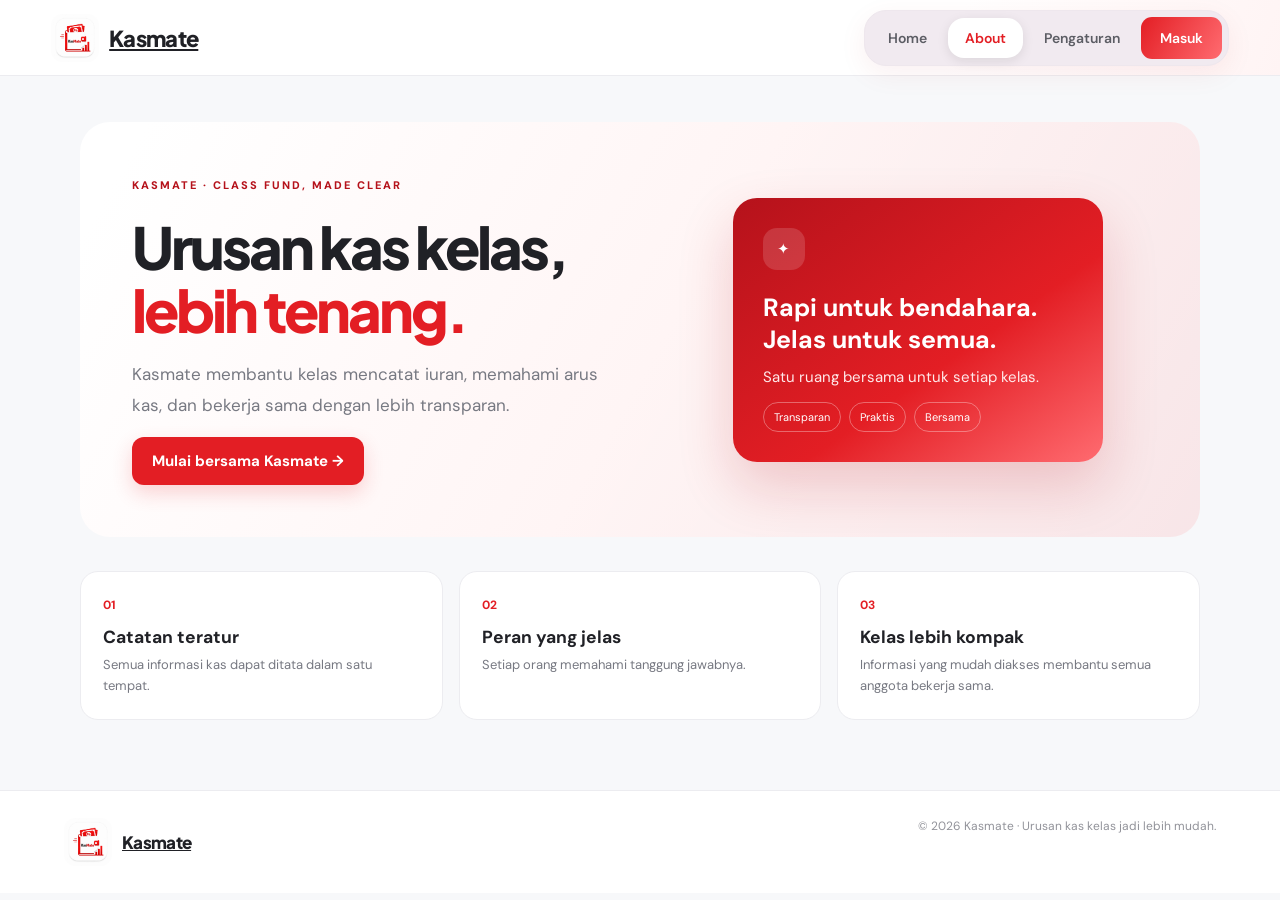
==== commit 70fd5e44: "some changes" ====
--- a/about.html
+++ b/about.html
@@ -5,6 +5,7 @@
     <meta charset="utf-8">
     <meta name="viewport" content="width=device-width,initial-scale=1">
     <meta name="theme-color" content="#E31E24">
+    <link rel="icon" type="image/png" href="./assets/kasmate-logo.png">
     <title>Kasmate — Kas kelas, lebih tertata</title>
     <link rel="stylesheet" href="./css/style.css">
 </head>
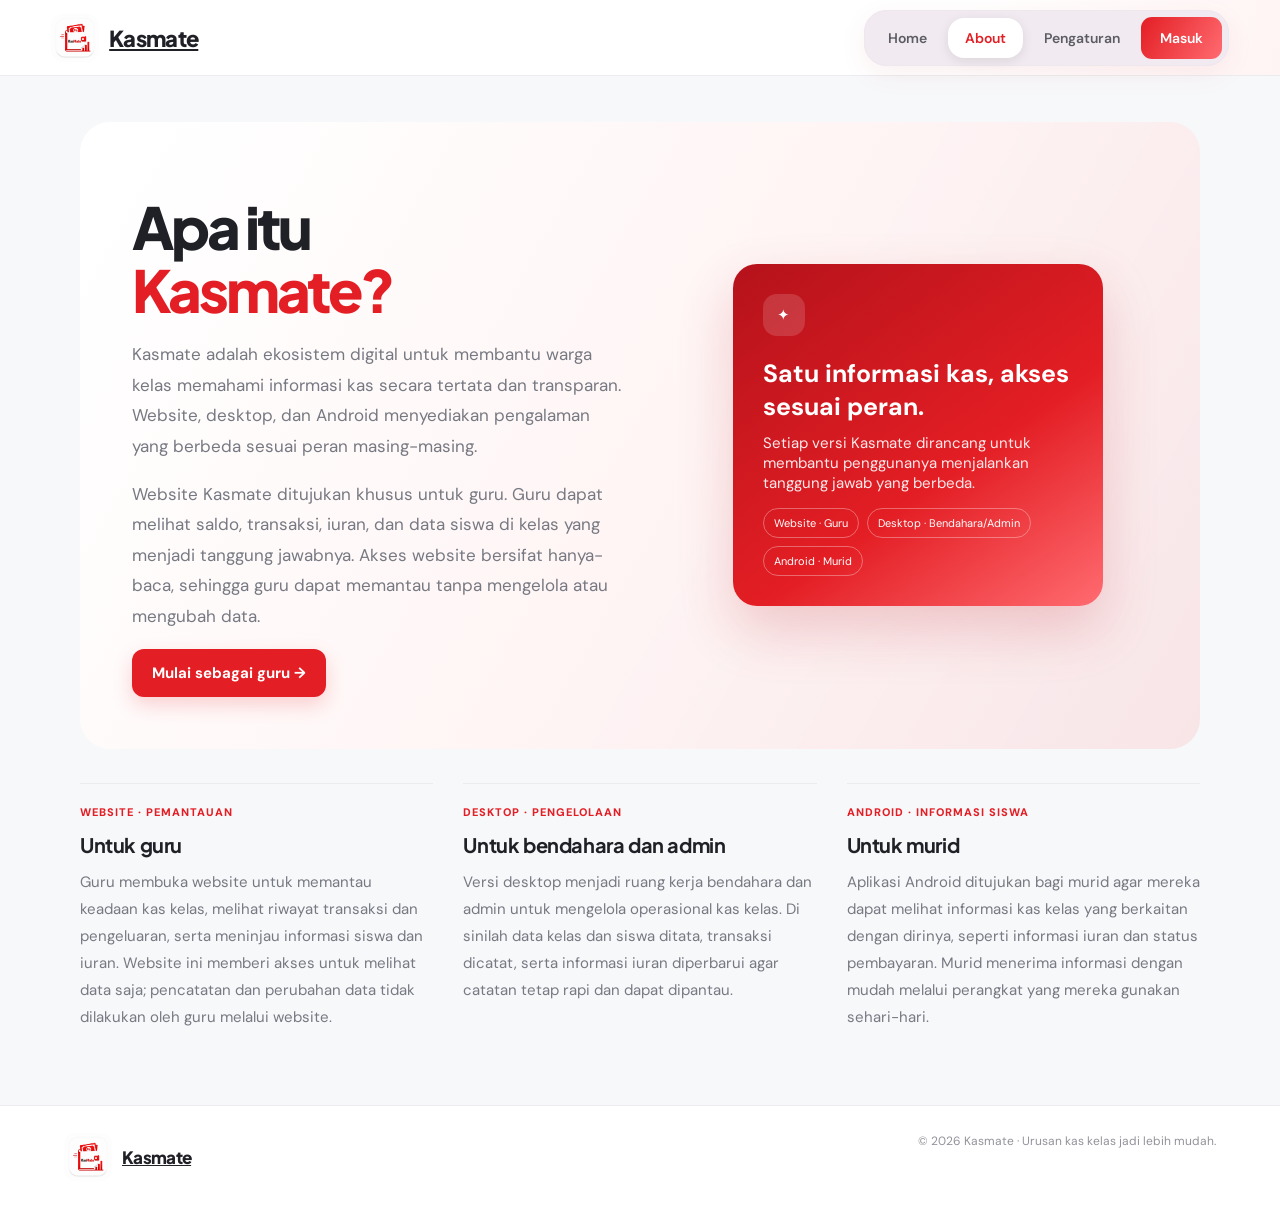
==== commit 52ba472a: "change change change" ====
--- a/about.html
+++ b/about.html
@@ -7,7 +7,7 @@
     <meta name="theme-color" content="#E31E24">
     <link rel="icon" type="image/png" href="./assets/kasmate-logo.png">
     <title>Kasmate — Kas kelas, lebih tertata</title>
-    <link rel="stylesheet" href="./css/style.css">
+    <link rel="stylesheet" href="./css/style.css?v=20261119-copy">
 </head>
 
 <body>
@@ -29,13 +29,12 @@
             <section class="page active" id="about">
                 <div class="about-hero">
                     <div class="about-copy">
-                        <span class="about-kicker">KASMATE · CLASS FUND, MADE CLEAR</span>
-                        <h1>Urusan kas kelas,<br>
-                            <em>lebih tenang.</em>
+                        <h1><span data-t="aboutTitle">Apa itu</span><br>
+                            <em>Kasmate?</em>
                         </h1>
-                        <p>Kasmate membantu kelas mencatat iuran, memahami arus kas, dan bekerja sama dengan lebih
-                            transparan.</p>
-                        <button class="primary" onclick="go('register')">Mulai bersama Kasmate
+                        <p data-t="aboutIntro">Kasmate adalah ekosistem digital untuk membantu warga kelas memahami informasi kas secara tertata dan transparan. Website, desktop, dan Android menyediakan pengalaman yang berbeda sesuai peran masing-masing.</p>
+                        <p data-t="aboutTeacherDetail">Website Kasmate ditujukan khusus untuk guru. Guru dapat melihat saldo, transaksi, iuran, dan data siswa di kelas yang menjadi tanggung jawabnya. Akses website bersifat hanya-baca, sehingga guru dapat memantau tanpa mengelola atau mengubah data.</p>
+                        <button class="primary" onclick="go('register')"><span data-t="homeCta">Mulai sebagai guru</span>
                             <span>→</span>
                         </button>
                     </div>
@@ -44,31 +43,31 @@
                         </div>
                         <div class="about-feature">
                             <span class="about-feature-icon">✦</span>
-                            <h2>Rapi untuk bendahara.<br>Jelas untuk semua.</h2>
-                            <p>Satu ruang bersama untuk setiap kelas.</p>
+                            <h2 data-t="aboutCalloutTitle">Satu informasi kas, akses sesuai peran.</h2>
+                            <p data-t="aboutCalloutCopy">Setiap versi Kasmate dirancang untuk membantu penggunanya menjalankan tanggung jawab yang berbeda.</p>
                             <div class="about-tags">
-                                <span>Transparan</span>
-                                <span>Praktis</span>
-                                <span>Bersama</span>
+                                <span data-t="platformWeb">Website · Guru</span>
+                                <span data-t="platformDesktop">Desktop · Bendahara/Admin</span>
+                                <span data-t="platformAndroid">Android · Murid</span>
                             </div>
                         </div>
                     </div>
                 </div>
-                <div class="about-values">
+                <div class="about-platforms">
                     <article>
-                        <b>01</b>
-                        <h3>Catatan teratur</h3>
-                        <p>Semua informasi kas dapat ditata dalam satu tempat.</p>
+                        <span class="platform-label" data-t="platformWebLabel">WEBSITE · PEMANTAUAN</span>
+                        <h3 data-t="platformWebTitle">Untuk guru</h3>
+                        <p data-t="platformWebCopy">Guru membuka website untuk memantau keadaan kas kelas, melihat riwayat transaksi dan pengeluaran, serta meninjau informasi siswa dan iuran. Website ini memberi akses untuk melihat data saja; pencatatan dan perubahan data tidak dilakukan oleh guru melalui website.</p>
                     </article>
                     <article>
-                        <b>02</b>
-                        <h3>Peran yang jelas</h3>
-                        <p>Setiap orang memahami tanggung jawabnya.</p>
+                        <span class="platform-label" data-t="platformDesktopLabel">DESKTOP · PENGELOLAAN</span>
+                        <h3 data-t="platformDesktopTitle">Untuk bendahara dan admin</h3>
+                        <p data-t="platformDesktopCopy">Versi desktop menjadi ruang kerja bendahara dan admin untuk mengelola operasional kas kelas. Di sinilah data kelas dan siswa ditata, transaksi dicatat, serta informasi iuran diperbarui agar catatan tetap rapi dan dapat dipantau.</p>
                     </article>
                     <article>
-                        <b>03</b>
-                        <h3>Kelas lebih kompak</h3>
-                        <p>Informasi yang mudah diakses membantu semua anggota bekerja sama.</p>
+                        <span class="platform-label" data-t="platformAndroidLabel">ANDROID · INFORMASI SISWA</span>
+                        <h3 data-t="platformAndroidTitle">Untuk murid</h3>
+                        <p data-t="platformAndroidCopy">Aplikasi Android ditujukan bagi murid agar mereka dapat melihat informasi kas kelas yang berkaitan dengan dirinya, seperti informasi iuran dan status pembayaran. Murid menerima informasi dengan mudah melalui perangkat yang mereka gunakan sehari-hari.</p>
                     </article>
                 </div>
             </section>
@@ -106,8 +105,8 @@
     </div>
     <div class="toast" id="toast">
     </div>
-    <script src="./js/app.js">
+    <script src="./js/app.js?v=20261119-copy">
     </script>
 </body>
 
-</html>+</html>
--- a/css/style.css
+++ b/css/style.css
@@ -258,13 +258,29 @@
     }
 
     .hero-art {
-        height: 395px;
+        width: min(100%, 320px);
+        height: auto;
+        aspect-ratio: 4 / 5;
+        justify-self: center;
         border-radius: 28px;
         background: #fff0f0;
         position: relative;
         overflow: hidden;
         display: grid;
         place-items: center;
+    }
+
+    .hero-image {
+        width: 100%;
+        height: 100%;
+        display: block;
+        object-fit: cover;
+        object-position: center bottom;
+        transition: filter .25s ease, transform .35s ease;
+    }
+
+    .hero-art:hover .hero-image {
+        transform: scale(1.025);
     }
 
     .blob {
@@ -1078,7 +1094,7 @@
         }
 
         .hero-art {
-            height: 350px;
+            height: auto;
         }
 
         .features {
@@ -1155,7 +1171,7 @@
         }
 
         .hero-art {
-            height: 320px;
+            height: auto;
         }
 
         .hero h1 {
@@ -1347,6 +1363,10 @@
 
     body.dark .hero-art {
         background: #351f22;
+    }
+
+    body.dark .hero-image {
+        filter: brightness(.82) saturate(.86);
     }
 
     body.dark .dash-card {
@@ -1923,3 +1943,127 @@
             font-size: 76px;
         }
     }
+/* Small page-top indicator shown while requests are loading database data. */
+.database-loading-bar {
+    position: fixed;
+    z-index: 10000;
+    inset: 0 auto auto 0;
+    width: 100%;
+    height: 6px;
+    overflow: hidden;
+    pointer-events: none;
+    opacity: 0;
+    transition: opacity 160ms ease;
+}
+
+.database-loading-bar.is-loading {
+    opacity: 1;
+}
+
+.database-loading-bar::after {
+    content: "";
+    display: block;
+    width: 38%;
+    height: 100%;
+    border-radius: 0 999px 999px 0;
+    background: linear-gradient(90deg, #b5121b, #e31e24, #ff6b70);
+    box-shadow: 0 0 9px rgb(227 30 36 / 45%);
+    transform: translateX(-110%);
+}
+
+.database-loading-bar.is-loading::after {
+    animation: database-loading-progress 1.15s ease-in-out infinite;
+}
+
+@keyframes database-loading-progress {
+    0% { transform: translateX(-110%); }
+    100% { transform: translateX(370%); }
+}
+
+@media (prefers-reduced-motion: reduce) {
+    .database-loading-bar.is-loading::after {
+        animation-duration: 2.5s;
+    }
+}
+
+.home-purpose {
+    display: grid;
+    grid-template-columns: repeat(2, minmax(0, 1fr));
+    gap: 48px;
+    max-width: 920px;
+    margin: 0 auto;
+}
+
+.home-purpose article,
+.about-platforms article {
+    padding-top: 21px;
+    border-top: 1px solid var(--line);
+}
+
+.home-purpose h3,
+.about-platforms h3 {
+    margin: 0 0 12px;
+    font: 700 20px 'Plus Jakarta Sans', sans-serif;
+    letter-spacing: -.4px;
+}
+
+.home-purpose p,
+.about-platforms p {
+    margin: 0;
+    color: var(--muted);
+    line-height: 1.8;
+    max-width: 62ch;
+}
+
+.about-copy>p + p {
+    margin-top: 14px;
+}
+
+.about-platforms {
+    max-width: 1120px;
+    margin: 0 auto 74px;
+    display: grid;
+    grid-template-columns: repeat(3, minmax(0, 1fr));
+    gap: 30px;
+}
+
+.platform-label {
+    display: block;
+    margin-bottom: 13px;
+    color: var(--red);
+    font-size: 11px;
+    font-weight: 800;
+    letter-spacing: 1px;
+}
+
+body.dark .home-purpose article,
+body.dark .about-platforms article {
+    border-color: #373840;
+}
+
+@media (max-width: 850px) {
+    .home-purpose {
+        gap: 30px;
+    }
+
+    .about-platforms {
+        grid-template-columns: 1fr;
+        gap: 25px;
+        margin: 0 28px 56px;
+    }
+}
+
+@media (max-width: 620px) {
+    .home-purpose {
+        grid-template-columns: 1fr;
+        gap: 25px;
+    }
+
+    .about-platforms {
+        margin: 0 22px 48px;
+    }
+
+    .about-copy h1 {
+        font-size: 44px;
+    }
+}
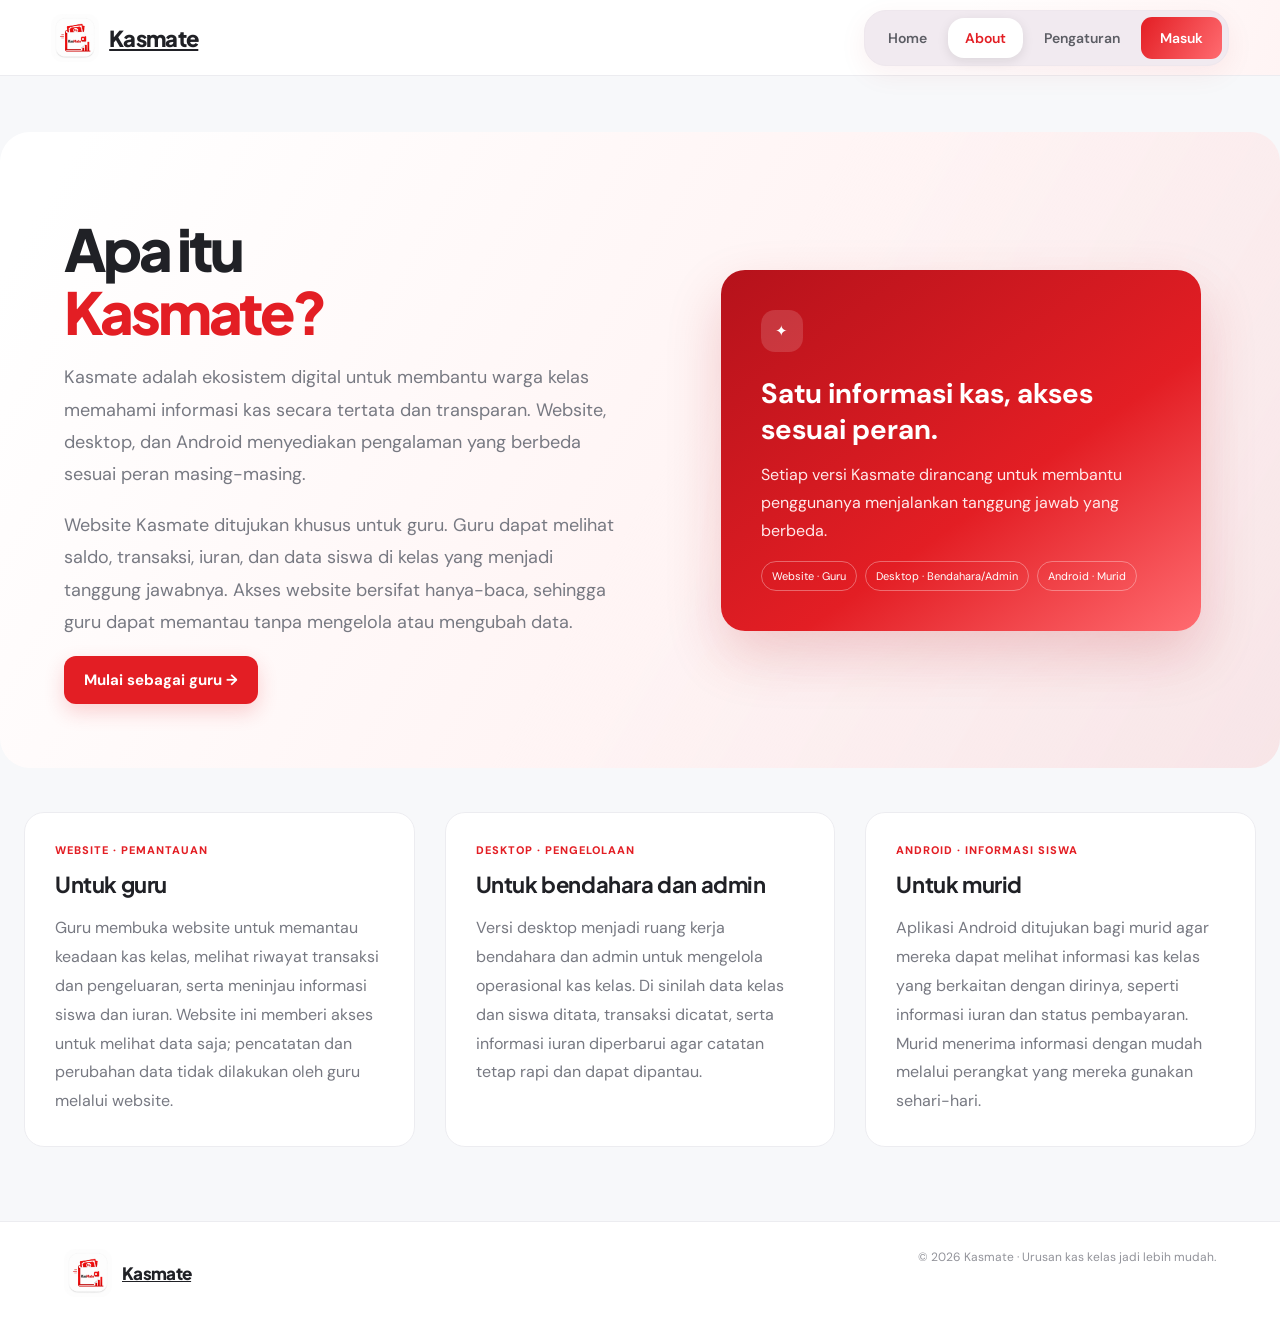
==== commit d09eb77d: "ui improvements" ====
--- a/about.html
+++ b/about.html
@@ -7,7 +7,7 @@
     <meta name="theme-color" content="#E31E24">
     <link rel="icon" type="image/png" href="./assets/kasmate-logo.png">
     <title>Kasmate — Kas kelas, lebih tertata</title>
-    <link rel="stylesheet" href="./css/style.css?v=20261119-copy">
+    <link rel="stylesheet" href="./css/style.css?v=20261119-space">
 </head>
 
 <body>
--- a/css/style.css
+++ b/css/style.css
@@ -146,14 +146,14 @@
     }
 
     .hero {
-        max-width: 1160px;
+        max-width: 1360px;
         margin: 0 auto;
-        padding: 84px 24px 78px;
+        padding: clamp(70px, 8vw, 110px) clamp(28px, 4vw, 64px);
         display: grid;
-        grid-template-columns: 1fr .92fr;
-        gap: 65px;
+        grid-template-columns: minmax(0, 1.05fr) minmax(0, .95fr);
+        gap: clamp(48px, 6vw, 90px);
         align-items: center;
-        min-height: 570px;
+        min-height: 640px;
     }
 
     .eyebrow {
@@ -196,9 +196,9 @@
 
     .lead {
         color: var(--muted);
-        font-size: 17px;
+        font-size: 18px;
         line-height: 1.75;
-        max-width: 490px;
+        max-width: 590px;
     }
 
     .actions {
@@ -258,7 +258,7 @@
     }
 
     .hero-art {
-        width: min(100%, 320px);
+        width: min(100%, 540px);
         height: auto;
         aspect-ratio: 4 / 5;
         justify-self: center;
@@ -409,19 +409,19 @@
     }
 
     .section {
-        max-width: 1120px;
+        max-width: 1320px;
         margin: 0 auto;
-        padding: 40px 24px 85px;
+        padding: 54px clamp(28px, 4vw, 64px) 96px;
     }
 
     .section-title {
         text-align: center;
-        max-width: 580px;
-        margin: 0 auto 38px;
+        max-width: 760px;
+        margin: 0 auto 48px;
     }
 
     .section-title h2 {
-        font: 800 34px 'Plus Jakarta Sans';
+        font: 800 clamp(32px, 3.2vw, 42px) 'Plus Jakarta Sans';
         letter-spacing: -1px;
         margin-bottom: 11px;
     }
@@ -1581,12 +1581,12 @@
     }
 
     .about-hero {
-        max-width: 1120px;
-        margin: 46px auto 34px;
-        padding: 52px;
+        max-width: 1360px;
+        margin: 56px auto 44px;
+        padding: clamp(38px, 5vw, 72px);
         display: grid;
-        grid-template-columns: 1fr .9fr;
-        gap: 44px;
+        grid-template-columns: minmax(0, 1.05fr) minmax(0, .95fr);
+        gap: clamp(44px, 6vw, 84px);
         align-items: center;
         border-radius: 30px;
         background: linear-gradient(120deg, #fff 5%, #fff5f5 52%, #FF6B7022 100%);
@@ -1611,14 +1611,14 @@
     }
 
     .about-copy>p {
-        max-width: 490px;
+        max-width: 630px;
         color: var(--muted);
         line-height: 1.8;
-        font-size: 17px;
+        font-size: 18px;
     }
 
     .about-visual {
-        min-height: 310px;
+        min-height: 420px;
         display: grid;
         place-items: center;
         position: relative;
@@ -1626,8 +1626,8 @@
 
     .about-orbit {
         position: absolute;
-        width: 260px;
-        height: 260px;
+        width: 340px;
+        height: 340px;
         border-radius: 50%;
         background: linear-gradient(135deg, #E31E24, #FF6B70);
         filter: blur(1px);
@@ -1639,8 +1639,8 @@
         background: linear-gradient(145deg, #B5121B, #E31E24 60%, #FF6B70);
         color: #fff;
         border-radius: 24px;
-        padding: 30px;
-        width: min(370px, 100%);
+        padding: 40px;
+        width: min(480px, 100%);
         box-shadow: 0 24px 55px #B5121B30;
     }
 
@@ -1654,13 +1654,15 @@
     }
 
     .about-feature h2 {
-        font-size: 25px;
+        font-size: 28px;
         line-height: 1.3;
-        margin: 22px 0 10px;
+        margin: 24px 0 12px;
     }
 
     .about-feature p {
         color: #ffe9ea;
+        font-size: 16px;
+        line-height: 1.75;
     }
 
     .about-tags {
@@ -1989,21 +1991,24 @@
 .home-purpose {
     display: grid;
     grid-template-columns: repeat(2, minmax(0, 1fr));
-    gap: 48px;
-    max-width: 920px;
+    gap: 56px;
+    max-width: 1200px;
     margin: 0 auto;
 }
 
 .home-purpose article,
 .about-platforms article {
-    padding-top: 21px;
-    border-top: 1px solid var(--line);
+    min-height: 230px;
+    padding: 30px;
+    border: 1px solid var(--line);
+    border-radius: 20px;
+    background: #fff;
 }
 
 .home-purpose h3,
 .about-platforms h3 {
-    margin: 0 0 12px;
-    font: 700 20px 'Plus Jakarta Sans', sans-serif;
+    margin: 0 0 16px;
+    font: 700 22px 'Plus Jakarta Sans', sans-serif;
     letter-spacing: -.4px;
 }
 
@@ -2013,6 +2018,7 @@
     color: var(--muted);
     line-height: 1.8;
     max-width: 62ch;
+    font-size: 16px;
 }
 
 .about-copy>p + p {
@@ -2020,7 +2026,8 @@
 }
 
 .about-platforms {
-    max-width: 1120px;
+    width: calc(100% - 48px);
+    max-width: 1360px;
     margin: 0 auto 74px;
     display: grid;
     grid-template-columns: repeat(3, minmax(0, 1fr));
@@ -2039,6 +2046,7 @@
 body.dark .home-purpose article,
 body.dark .about-platforms article {
     border-color: #373840;
+    background: #191A20;
 }
 
 @media (max-width: 850px) {
@@ -2047,9 +2055,14 @@
     }
 
     .about-platforms {
+        width: auto;
         grid-template-columns: 1fr;
         gap: 25px;
         margin: 0 28px 56px;
+    }
+
+    .about-platforms article {
+        min-height: 0;
     }
 }
 
@@ -2059,7 +2072,13 @@
         gap: 25px;
     }
 
+    .home-purpose article {
+        min-height: 0;
+        padding: 24px;
+    }
+
     .about-platforms {
+        width: auto;
         margin: 0 22px 48px;
     }
 
@@ -2067,3 +2086,85 @@
         font-size: 44px;
     }
 }
+
+@media (max-width: 620px) {
+    .hero {
+        min-height: auto;
+    }
+
+    .hero-art {
+        width: min(100%, 420px);
+    }
+}
+
+#home .hero {
+    position: sticky;
+    top: 76px;
+    z-index: 0;
+    min-height: calc(100vh - 76px);
+    min-height: calc(100svh - 76px);
+}
+
+#home .home-story {
+    position: relative;
+    z-index: 1;
+    width: 100%;
+    max-width: none;
+    margin-top: -52px;
+    padding: 76px max(28px, calc((100vw - 1240px) / 2)) 104px;
+    border-radius: 36px 36px 0 0;
+    background: var(--bg);
+    box-shadow: 0 -18px 52px rgb(32 33 38 / 22%);
+}
+
+body.dark #home .home-story {
+    box-shadow: 0 -20px 52px rgb(0 0 0 / 62%);
+}
+
+@keyframes home-story-rise {
+    from {
+        opacity: 0;
+        transform: translateY(56px);
+    }
+
+    to {
+        opacity: 1;
+        transform: translateY(0);
+    }
+}
+
+@supports (animation-timeline: view()) and (animation-range: entry 0% cover 45%) {
+    @media (prefers-reduced-motion: no-preference) {
+        #home .home-story .section-title,
+        #home .home-purpose article {
+            animation: home-story-rise auto linear both;
+            animation-timeline: view();
+            animation-range: entry 0% cover 45%;
+        }
+    }
+}
+
+@media (max-width: 620px) {
+    #home .hero {
+        top: 66px;
+        min-height: calc(100vh - 66px);
+        min-height: calc(100svh - 66px);
+    }
+
+    #home .home-story {
+        margin-top: -32px;
+        padding: 56px 22px 70px;
+        border-radius: 28px 28px 0 0;
+    }
+}
+
+@media (prefers-reduced-motion: reduce) {
+    #home .hero {
+        position: relative;
+        top: auto;
+    }
+
+    #home .home-story {
+        margin-top: 0;
+    }
+}
